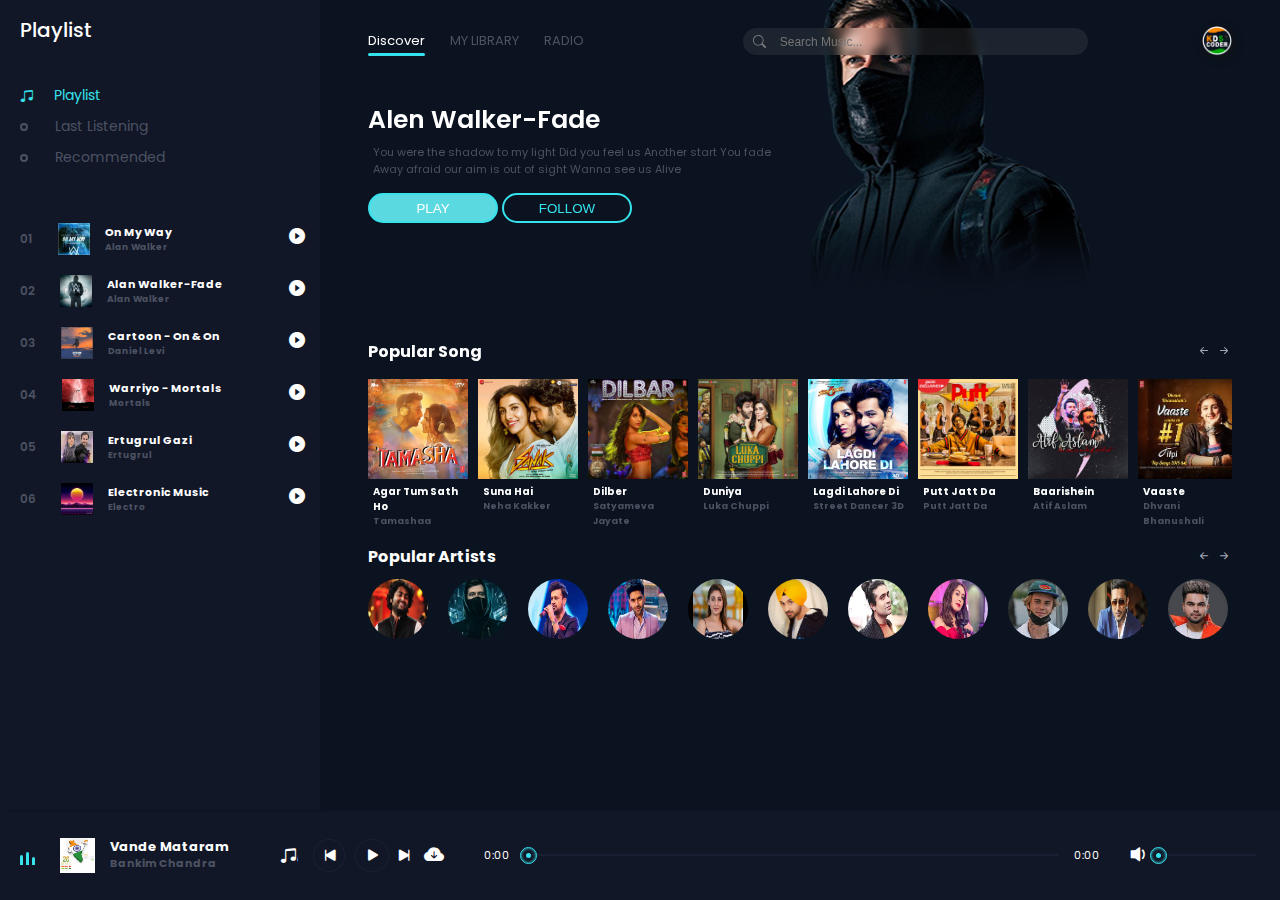
==== index.html @ 0de62eb0 "Save" ====
<!DOCTYPE html>
<html lang="en">

<head>
    <meta charset="UTF-8">
    <meta name="viewport" content="width=device-width, initial-scale=1.0">
    <link rel="stylesheet" href="https://cdn.jsdelivr.net/npm/bootstrap-icons@1.7.2/font/bootstrap-icons.css">
    <link rel="stylesheet" href="style.css">
    <link rel="stylesheet" href="media.css">
    <title>Music App</title>
</head>

<body>
    <header>
        <div class="menu_side">
            <h6 id="menu_list_active_buttons"><i class="bi bi-music-note-list"></i></h6>
            <h1>Playlist</h1>
            <div class="playlist">
                <h4 class="active"><span></span><i class="bi bi-music-note-beamed"></i> Playlist</h4>
                <h4><span></span><i class="bi bi-music-note-beamed"></i> Last Listening</h4>
                <h4><span></span><i class="bi bi-music-note-beamed"></i> Recommended</h4>
            </div>
            <div class="menu_song">
                <li class="songItem">
                    <span>01</span>
                    <img src="img/1.jpg" alt="Alan">
                    <h5>
                        On My Way
                        <div class="subtitle">Alan Walker</div>
                    </h5>
                    <i class="bi playListPlay bi-play-circle-fill" id="1"></i>
                </li>
                <li class="songItem">
                    <span>02</span>
                    <img src="img/1.jpg" alt="Alan">
                    <h5>
                        On My Way
                        <div class="subtitle">Alan Walker</div>
                    </h5>
                    <i class="bi playListPlay bi-play-circle-fill" id="2"></i>
                </li>
                <li class="songItem">
                    <span>03</span>
                    <img src="img/1.jpg" alt="Alan">
                    <h5>
                        On My Way
                        <div class="subtitle">Alan Walker</div>
                    </h5>
                    <i class="bi playListPlay bi-play-circle-fill" id="3"></i>
                </li>
                <li class="songItem">
                    <span>04</span>
                    <img src="img/1.jpg" alt="Alan">
                    <h5>
                        On My Way
                        <div class="subtitle">Alan Walker</div>
                    </h5>
                    <i class="bi playListPlay bi-play-circle-fill" id="4"></i>
                </li>
                <li class="songItem">
                    <span>05</span>
                    <img src="img/1.jpg" alt="Alan">
                    <h5>
                        On My Way
                        <div class="subtitle">Alan Walker</div>
                    </h5>
                    <i class="bi playListPlay bi-play-circle-fill" id="5"></i>
                </li>
                <li class="songItem">
                    <span>06</span>
                    <img src="img/1.jpg" alt="Alan">
                    <h5>
                        On My Way
                        <div class="subtitle">Alan Walker</div>
                    </h5>
                    <i class="bi playListPlay bi-play-circle-fill" id="6"></i>
                </li>
            </div>
        </div>


        <div class="song_side">
            <nav>
                <ul>
                    <li>Discover <span></span></li>
                    <li>MY LIBRARY</li>
                    <li>RADIO</li>
                </ul>
                <div class="search">
                    <div class="search_results"></div>
                    <i class="bi bi-search"></i>
                    <input type="text" placeholder="Search Music...">
                </div>
                <div class="user">
                    <img src="img/KDS CODER.png" alt="User" title="KDS CODER (Jahid Khan)">
                </div>
            </nav>
            <div class="content">
                <h1>Alen Walker-Fade</h1>
                <p>
                    You were the shadow to my light Did you feel us Another start You fade
                    <br>
                    Away afraid our aim is out of sight Wanna see us Alive
                </p>
                <div class="buttons">
                    <button>PLAY</button>
                    <button>FOLLOW</button>
                </div>
            </div>
            <div class="popular_song">
                <div class="h4">
                    <h4>Popular Song</h4>
                    <div class="btn_s">
                        <i id="left_scroll" class="bi bi-arrow-left-short"></i>
                        <i id="right_scroll" class="bi bi-arrow-right-short"></i>
                    </div>
                </div>
                <div class="pop_song">
                    <li class="songItem">
                        <div class="img_play">
                            <img src="img/1.jpg" alt="alan">
                            <i class="bi playListPlay bi-play-circle-fill" id="7"></i>
                        </div>
                        <h5>On My Way
                            <br>
                            <div class="subtitle">Alan Walker</div>
                        </h5>
                    </li>
                    <li class="songItem">
                        <div class="img_play">
                            <img src="img/1.jpg" alt="alan">
                            <i class="bi playListPlay bi-play-circle-fill" id="8"></i>
                            <!-- change All id  -->
                        </div>
                        <h5>On My Way
                            <br>
                            <div class="subtitle">Alan Walker</div>
                        </h5>
                    </li>
                    <li class="songItem">
                        <div class="img_play">
                            <img src="img/1.jpg" alt="alan">
                            <i class="bi playListPlay bi-play-circle-fill" id="9"></i>
                        </div>
                        <h5>On My Way
                            <br>
                            <div class="subtitle">Alan Walker</div>
                        </h5>
                    </li>
                    <li class="songItem">
                        <div class="img_play">
                            <img src="img/1.jpg" alt="alan">
                            <i class="bi playListPlay bi-play-circle-fill" id="10"></i>
                        </div>
                        <h5>On My Way
                            <br>
                            <div class="subtitle">Alan Walker</div>
                        </h5>
                    </li>
                    <li class="songItem">
                        <div class="img_play">
                            <img src="img/1.jpg" alt="alan">
                            <i class="bi playListPlay bi-play-circle-fill" id="11"></i>
                        </div>
                        <h5>On My Way
                            <br>
                            <div class="subtitle">Alan Walker</div>
                        </h5>
                    </li>
                    <li class="songItem">
                        <div class="img_play">
                            <img src="img/1.jpg" alt="alan">
                            <i class="bi playListPlay bi-play-circle-fill" id="12"></i>
                        </div>
                        <h5>On My Way
                            <br>
                            <div class="subtitle">Alan Walker</div>
                        </h5>
                    </li>
                    <li class="songItem">
                        <div class="img_play">
                            <img src="img/1.jpg" alt="alan">
                            <i class="bi playListPlay bi-play-circle-fill" id="13"></i>
                        </div>
                        <h5>On My Way
                            <br>
                            <div class="subtitle">Alan Walker</div>
                        </h5>
                    </li>
                    <li class="songItem">
                        <div class="img_play">
                            <img src="img/1.jpg" alt="alan">
                            <i class="bi playListPlay bi-play-circle-fill" id="14"></i>
                        </div>
                        <h5>On My Way
                            <br>
                            <div class="subtitle">Alan Walker</div>
                        </h5>
                    </li>
                    <li class="songItem">
                        <div class="img_play">
                            <img src="img/1.jpg" alt="alan">
                            <i class="bi playListPlay bi-play-circle-fill" id="15"></i>
                        </div>
                        <h5>On My Way
                            <br>
                            <div class="subtitle">Alan Walker</div>
                        </h5>
                    </li>
                </div>
            </div>
            <div class="popular_artists">
                <div class="h4">
                    <h4>Popular Artists</h4>
                    <div class="btn_s">
                        <i id="left_scrolls" class="bi bi-arrow-left-short"></i>
                        <i id="right_scrolls" class="bi bi-arrow-right-short"></i>
                    </div>
                </div>
                <div class="item">
                    <li>
                        <img src="img/arjit.jpg" alt="Arjit Singh" title="Arjit Singh">
                    </li>
                    <li>
                        <img src="img/alan.jpg" alt="Alan Walker" title="Alan Walker">
                    </li>
                    <li>
                        <img src="img/atif.jpg" alt="Atif Aslam" title="Atif Aslam">
                    </li>
                    <li>
                        <img src="img/guru.jpg" alt="Guru RAndawa" title="Guru Randawa">
                    </li>
                    <li>
                        <img src="img/dhvani.jpg" alt="Dhvani" title="Dhvani">
                    </li>
                    <li>
                        <img src="img/Diljit_Dosanjh.jpg" alt="Diljit Dosanjh" title="Diljit Dosanjh">
                    </li>
                    <li>
                        <img src="img/jubin Nautiyal.jpg" alt="Jubin Nautiyal" title="Jubin Nautiyal">
                    </li>
                    <li>
                        <img src="img/neha.jpg" alt="Neha Kakker" title="Neha Kakker">
                    </li>
                    <li>
                        <img src="img/justin-bieber-lede.jpg" alt="Justin Bieber" title="Justin Bieber">
                    </li>
                    <li>
                        <img src="img/honey.jpg" alt="Honey Singh" title="Honey Singh">
                    </li>
                    <li>
                        <img src="img/akhil.jpg" alt="Akhil" title="Akhil">
                    </li>
                    <!-- change all img  -->
                </div>
            </div>
        </div>


        <div class="master_play">
            <div class="wave">
                <div class="wave1"></div>
                <div class="wave1"></div>
                <div class="wave1"></div>
            </div>
            <img src="img/26th.jpg" alt="Alan" id="poster_master_play">
            <h5 id="title">Vande Mataram<br>
                <div class="subtitle">Bankim Chandra</div>
            </h5>
            <div class="icon">
                <!-- <i class="bi bi-skip-start-fill" id="back"></i>
            <i class="bi bi-play-fill" id="masterPlay"></i>
            <i class="bi bi-skip-end-fill" id="next"></i> -->
                <i class="bi shuffle bi-music-note-beamed">next</i>
                <i class="bi bi-skip-start-fill" id="back"></i>
                <i class="bi bi-play-fill" id="masterPlay"></i>
                <i class="bi bi-skip-end-fill" id="next" accesskey="n"></i>
                <a href="#" download id="download_music"><i class="bi bi-cloud-arrow-down-fill"></i></a>
            </div>
            <span id="currentStart">0:00</span>
            <div class="bar">
                <input type="range" id="seek" min="0" value="0" max="100">
                <div class="bar2" id="bar2"></div>
                <div class="dot"></div>
            </div>
            <span id="currentEnd">0:00</span>

            <div class="vol">
                <i class="bi bi-volume-down-fill" id="vol_icon"></i>
                <input type="range" id="vol" min="0" value="30" max="100">
                <div class="vol_bar"></div>
                <div class="dot" id="vol_dot"></div>
            </div>
        </div>
    </header>
    <script src="app.js"></script>
    <script>
        let menu_list_active_button = document.getElementById('menu_list_active_button');
        let menu_side = document.getElementsByClassName('menu_side')[0];

        menu_list_active_buttons.addEventListener('click', () => {
            menu_side.style.transform = "unset";
            menu_list_active_button.style.opacity = 0;
        })

        let song_side = document.getElementsByClassName('menu_list_active_button')[0];

        song_side.addEventListener('click', () => {
            menu_side.style.transform = "translateX(-100%)";
            menu_list_active_button.style.opacity = 1;
            menu_side.style.transform = "set";
        })
    </script>
</body>

</html>
---- style.css ----
/* Google Font 'Poppins'  */
@import url('https://fonts.googleapis.com/css2?family=Poppins:wght@100;200;300;400;500;600;700;800;900&display=swap');
* {
    padding: 0%;
    margin: 0%;
    box-sizing: border-box;
}

body {
    width: 100%;
    height: 100vh;
    background-color: #131312;
    font-family: 'Poppins' , sans-serif;
    display: flex;
    align-items: center;
    justify-content: center;
}

header {
    width: 100%;
    height: 100%;
    /* border: 1px solid #fff; */
    display: flex;
    flex-wrap: wrap;
    overflow: hidden;
}

header .menu_side, .song_side {
    position: relative;
    width: 25%;
    height: 90%;
    /* border: 1px solid #fff; */
    background-color: #111727;
    box-shadow: 5px 0px 2px #090f1f;
    color: #fff;
}

header .song_side {
    width: 75%;
    background: #0b1320;
}

header .master_play {
    width: 100%;
    height: 10%;
    background: #111727;
    box-shadow: 0px 3px 8px #090f1f;
}

header .menu_side h1 {
    font-size: 20px;
    margin: 15px 0px 0px 20px;
    font-weight: 500;
}

header .menu_side .playlist {
    margin:  40px 0px 0px 20px;
}

header .menu_side .playlist h4 {
    font-size: 14px;
    font-weight: 400;
    padding-bottom: 10px;
    color: #4c5262;
    cursor: pointer;
    display: flex;
    align-items: center;
    transition: .3s linear;
}
header .menu_side h6 {
    display: none;
}
header .menu_side .playlist h4:hover {
    color: #fff;
}
header .menu_side .playlist h4 span{
    position: relative;
    margin-right: 35px;
}
header .menu_side .playlist h4 span::before{
    content: '';
    position: absolute;
    width: 4px;
    height: 4px;
    border: 2px solid #4c5262;
    border-radius: 50%;
    top: -4px;
    transition: .3s linear;
}
header .menu_side .playlist h4:hover span::before{
    border: 2px solid #fff;
}
header .menu_side .playlist h4 .bi{
    display: none;
}
header .menu_side .playlist .active{
    color: #36e2ec;
}
header .menu_side .playlist .active span{
    display: none;
}
header .menu_side .playlist .active .bi{
    display: flex;
    margin-right: 20px;
}
header .menu_side .menu_song {
    width: 100%;
    height: 300px;
    /* border: 1px solid #fff; */
    margin-top: 40px;
}
header .menu_side .menu_song li{
    position: relative;
    list-style-type: none;
    padding: 5px 0px 5px 20px;
    display: flex;
    align-items: center;
    margin-bottom: 10px;
    cursor: pointer;
    transition: .3s linear;
}
header .menu_side .menu_song li:hover{
    background: rgb(105, 105, 170,.1);
}
header .menu_side .menu_song li span{
    font-size: 12px;
    font-weight: 600;
    color: #4c5262;
}
header .menu_side .menu_song li img{
    width: 32px;
    height: 32px;
    margin-left: 25px;
}
header .menu_side .menu_song li h5{
    font-size: 11px;
    margin-left: 15px;
}
header .menu_side .menu_song li h5 .subtitle{
    font-size: 9px;
    color: #4c5262;
}
header .menu_side .menu_song li .bi{
    position: absolute;
    right: 15px;
    top: 6px;
    font-size: 16px;
}

header .master_play {
    display: flex;
    align-items: center;
    padding: 0px 20px;
}
header .master_play .wave{
    width: 30px;
    height: 30px;
    /* border: 1px solid #fff; */
    padding-bottom: 5px;
    display: flex;
    align-items: flex-end;
    margin-right: 10px;
}
header .master_play .wave .wave1{
    width: 3px;
    height: 10px;
    margin-right: 3px ;
    border-radius: 10px 10px 0px 0px ;
    background: #36e2ec;
    animation: unset;
}
header .master_play .wave .wave1:nth-child(2){
    height: 13px;
    /* animation-delay: .4s; */
}
header .master_play .wave .wave1:nth-child(3){
    height: 8px;
    /* animation-delay: .8s; */
}
/* javascript class wave  */
header .master_play .active2 .wave1{
    animation: wave .5s linear infinite;
}
header .master_play .active2 .wave1:nth-child(2){
    animation-delay: .4s;
}
header .master_play .active2 .wave1:nth-child(3){
    animation-delay: .8s;
}

@keyframes wave {
    0%{
        height: 10px;
    }
    50%{
        height: 15px;
    }
    100%{
        height: 10px;
    }
}


header .master_play img {
    width: 35px;
    height: 35px;
}
header .master_play h5 {
    width: 130px;
    font-size: 13px;
    margin-left: 15px;
    color: #fff;
    line-height: 17px;
}
header .master_play h5 .subtitle{
   font-size: 11px;
   color: #4c5262;
}
header .master_play .icon{
   font-size: 20px;
   color: #fff;
   margin: 0px 20px 0px 40px;
   outline: none;
}
header .master_play .icon .bi{
 cursor: pointer;
 outline: none;
}
header .master_play .icon .bi:nth-child(2){
border: 1px solid rgb(105, 105, 170,.1);
border-radius: 50%;
padding: 1px 4px 0px 6px;
margin: 0px 5px;
transition: .3s linear;
}

header .master_play span {
    color: #fff;
    width: 32px;
    font-size: 11px;
    font-weight: 400;
}
header .master_play #currentStart{
    margin: 0px 0px 0px 20px;
}

header .master_play .bar {
    position: relative;
    width: 43%;
    height: 2px;
    background: rgb(105, 105, 170,.1);
    margin: 0px 15px 0px 10px;
}
header .master_play .bar .bar2{
   position: absolute;
   background: #36e2ec;
   width: 0%;
   height: 100%;
   top: 0;
   transition: 1s linear;
}
header .master_play .bar .dot{
   position: absolute;
   width: 5px;
   height: 5px;
   background: #36e2ec;
   border-radius: 50%;
   left: 0%;
   top: -1px;
   transition: 1s linear;
}
header .master_play .bar .dot::before{
    content: '';
   position: absolute;
   width: 15px;
   height: 15px;
   border:1px solid #36e2ec;
   border-radius: 50%;
   left: -6px;
   top: -6px;
  box-shadow: inset 0px 0px 3px #36e2ec;
}
header .master_play .bar input{
   position: absolute;
   width: 100%;
   top: -6px;
   left: 0;
   cursor: pointer;
   z-index: 99999999;
   transition: 3s linear;
   opacity: 0;
}
header .master_play .vol{
  position: relative;
  width: 100px;
  height: 2px;
  margin-left: 50px;
 background: rgb(105, 105, 170,.1); 
}
header .master_play .vol .bi{
position: absolute;
color: #fff;
font-size: 25px;
top: -17px;
left: -30px;
}
header .master_play .vol input{
    position: absolute;
    width: 100%;
    top: -10px;
    left: 0;
    cursor: pointer;
    z-index: 99999999;
    transition: 3s linear;
    opacity: 0;
 }

 header .master_play .vol .vol_bar{
    position: absolute;
    background: #36e2ec;
    width: 0%;
    height: 100%;
    top: 0;
    transition: 1s linear;
 }
 header .master_play .vol .dot{
    position: absolute;
    width: 5px;
    height: 5px;
    background: #36e2ec;
    border-radius: 50%;
    left: 0%;
    top: -1px;
    transition: 1s linear;
 }
 header .master_play .vol .dot::before{
     content: '';
    position: absolute;
    width: 15px;
    height: 15px;
    border:1px solid #36e2ec;
    border-radius: 50%;
    left: -6px;
    top: -6px;
   box-shadow: inset 0px 0px 3px #36e2ec;
 }

 header .song_side {
     z-index: 2;
 }
 header .song_side::before{
     content: '';
     position: absolute;
     width: 100%;
     height: 300px;
     background: url('bg.png');
     z-index: -1;
 }
 header .song_side nav{
    width: 90%;
    height: 10%;
    margin: auto;
    /* border: 1px solid #fff; */
    display: flex;
    align-items: center;
    justify-content: space-between;
 }
 header .song_side nav ul{
    display: flex;
 }
 header .song_side nav ul li{
    position: relative;
    list-style-type: none;
    font-size: 13px;
    color: #4c5262;
    margin-right: 25px;
    cursor: pointer;
    transition: .3s linear;
 }
 header .song_side nav ul li:hover{
   color: #fff;
 }
 header .song_side nav ul li:nth-child(1){
   color: #fff;
 }
 header .song_side nav ul li span{
   position: absolute;
   width: 100%;
   height: 2.5px;
   background: #36e2ec;
   bottom: -5px;
   left: 0;
   border-radius: 20px;
 }
 header .song_side nav .search{
   position: relative;
   width: 40%;
   padding: 1px 10px;
   border-radius: 20px;
   color: gray;
 }
 header .song_side nav .search::before{
     content: '';
   position: absolute;
   width: 100%;
   height: 100%;
   border-radius: 20px;
   background: rgb(184, 184, 184,.1);
   backdrop-filter: blur(5px);
   z-index: -1;
 }
 header .song_side nav .search .bi{
    font-size: 13px;
    padding: 3px 0px 0px 10px;
 }
 header .song_side nav .search input{
    background: none;
    outline: none;
    border: none;
    padding: 0px 10px;
    color: #fff;
    font-size: 12px;
 }
 header .song_side nav .user{
    position: relative;
    width: 30px;
    height: 30px;
    border-radius: 50%;
    cursor: pointer;
 }
 header .song_side nav .user img{
    position: absolute;
    width: 30px;
    height: 30px;
    border-radius: 50%;
    box-shadow: 2px 2px 8px #131312;
 }

 header .song_side .content {
     width:90%;
     height: 30%;
     margin: auto;
     /* border: 1px solid #fff; */
     padding-top: 20px;
 }
 
 header .song_side .content h1{
    font-size: 25px;
    font-weight: 600;
 }
 header .song_side .content p{
    font-size: 11px;
    font-weight: 400;
    color: #4c5262;
    margin: 5px;
 }
 header .song_side .content .buttons{
    margin-top: 15px;
 }
 header .song_side .content .buttons button{
    width: 130px;
    height: 30px;
    border: 2px solid #36e2ec;
    outline: none;
    border-radius: 20px;
    background: #5adae0;
    color: #fff;
    cursor: pointer;
    transition: .3s linear;
 }
 header .song_side .content .buttons button:hover{
    border: 2px solid #36e2ec;
    background: none;
    color: #36e2ec;
 }
 header .song_side .content .buttons button:nth-child(2){
    border: 2px solid #36e2ec;
    background: none;
    color: #36e2ec;
 }
 header .song_side .content .buttons button:nth-child(2):hover{
    border: 2px solid #36e2ec;
    background: #36e2ec;
    color: #fff;
 }

 header .song_side .popular_song {
     width: 90%;
     height: auto;
     /* border: 1px solid #fff; */
     margin: auto;
     margin-top: 15px;
 }
 header .song_side .popular_song .h4{
    display: flex;
    align-items: center;
    justify-content: space-between;
 }
 header .song_side .popular_song .h4 .bi{
    color: #a4a8b4;
    cursor: pointer;
    transition: .3s linear;
 }
 header .song_side .popular_song .h4 .bi:hover{
    color: #fff;
 }

 header .song_side .popular_song .pop_song {
     width: 100%;
     height: 150px;
     margin-top: 15px;
     display: flex;
     overflow-x: auto;
     scroll-behavior: smooth;
 }
 header .song_side .popular_song .pop_song::-webkit-scrollbar{
     display: none;
 }
 header .song_side .popular_song .pop_song li{
     min-width: 100px;
     height: 140px;
     list-style-type: none;
     margin-right: 10px;
     transition: .3s linear;
 }
 header .song_side .popular_song .pop_song li:hover{
     background: rgb(105, 105, 170,.1);
 }
 header .song_side .popular_song .pop_song li .img_play{
    position: relative;
    width: 100px;
    height: 100px;
    display: flex;
    align-items: center;
    justify-content: center;
 }
 header .song_side .popular_song .pop_song li .img_play img{
   width: 100%;
   height: 100%;
 }
 header .song_side .popular_song .pop_song li .img_play .bi{
   position: absolute;
   font-size: 20px;
   cursor: pointer;
   transition: .3s linear;
   opacity: 0;
 }
 header .song_side .popular_song .pop_song li .img_play:hover .bi{
   opacity: 1;
 }
 header .song_side .popular_song .pop_song li h5{
   padding: 5px 0px 0px 5px;
   line-height: 15px;
   font-size: 10px;
 }
 header .song_side .popular_song .pop_song li h5 .subtitle{
   font-size: 9px;
   color: #4c5262;
 }

 header .song_side .popular_artists {
    width: 90%;
    height: auto;
    /* border: 1px solid #fff; */
    margin: auto;
    margin-top: 15px;
}
header .song_side .popular_artists .h4{
   display: flex;
   align-items: center;
   justify-content: space-between;
}
header .song_side .popular_artists .h4 .bi{
   color: #a4a8b4;
   cursor: pointer;
   transition: .3s linear;
}
header .song_side .popular_artists .h4 .bi:hover{
   color: #fff;
}
header .song_side .popular_artists .item{
  width: 100%;
  height: auto;
  margin-top: 10px;
  display: flex;
  overflow-x: auto;
  scroll-behavior: smooth;
}
header .song_side .popular_artists .item::-webkit-scrollbar{
  display: none;
}
header .song_side .popular_artists .item li{
 list-style-type: none;
 position: relative;
 min-width: 60px;
 height: 60px;
 /* background-color: #fff; */
 border-radius: 50%;
 margin-right: 20px;
 cursor: pointer;
}
header .song_side .popular_artists .item li img{
 width: 100%;
 height: 100%;
 border-radius: 50%;
 position: absolute;
}


/* add shuffle and download  */

/* Step 2  */
/* Next Step In Javascript File  */

header .master_play .icon {
    font-size: 20px;
    color: #fff;
    margin: 0px 20px 0px 40px;
    outline: none;
    display: flex;
    align-items: center;
}
header .master_play .icon .shuffle {
    font-size: 17px;
    margin-right: 10px;
    display: flex;
    align-items: center;
    width: 18px;
    /* border: 1px solid #fff; */
    overflow: hidden;
}
header .master_play .icon #download_music {
    color: #fff;
}
header .master_play .icon #download_music .bi {
   font-size: 20px;
   margin-left: 10px;
}


/* Step 4 */
/* Next Step In Javascript File  */

header .master_play .icon .bi:nth-child(3) {
    border: 1px solid rgb(105,105,170,.1);
    border-radius: 50%;
    padding: 1px 5px 0px 7px;
    margin: 0px 5px;
    transition: .3s linear;
}

/* Step 2  */
/* Next Step In Javascript File  */

header .master_play .icon {
    font-size: 20px;
    color: #fff;
    margin: 0px 20px 0px 40px;
    outline: none;
    display: flex;
    align-items: center;
}
header .master_play .icon .shuffle {
    font-size: 17px;
    margin-right: 10px;
    display: flex;
    align-items: center;
    width: 18px;
    /* border: 1px solid #fff; */
    overflow: hidden;
}
header .master_play .icon #download_music {
    color: #fff;
}
header .master_play .icon #download_music .bi {
   font-size: 20px;
   margin-left: 10px;
}


/* Step 4 */
/* Next Step In Javascript File  */

header .master_play .icon .bi:nth-child(3) {
    border: 1px solid rgb(105,105,170,.1);
    border-radius: 50%;
    padding: 1px 5px 0px 7px;
    margin: 0px 5px;
    transition: .3s linear;
}




/* search  */
/* Step 2  */
/* Next Step In Javascript File  */

header .song_side nav .search .search_results {
    position: absolute;
    width: 100%;
    height: 200px;
    /* border: 1px solid #fff; */
    margin-top: 10px;
    border-radius: 10px;
    display: flex;
    align-items: flex-start;
    justify-content: flex-start;
    flex-direction: column;
    overflow: auto;
}

header .song_side nav .search .search_results::-webkit-scrollbar {
    display: none;
}

header .song_side nav .search .search_results .card {
    width: 100%;
    min-height: 45px;
    /* border: 1px solid #fff; */
    display: flex;
    align-items: center;
    padding: 0px 5px;
    background: rgb(184, 184, 184, .1);
    display: none;
    margin-bottom: 5px;
    text-decoration: none;
}

header .song_side nav .search .search_results .card img {
    width: 35px;
    height: 35px;
    border-radius: 5px;
}

header .song_side nav .search .search_results .card .content {
    width: 80%;
    height: 100%;
    /* border: 1px solid #fff; */
    padding: 0;
    font-size: 13px;
    font-weight: 600;
    color: #fff;
    display: flex;
    align-items: flex-start;
    justify-content: center;
    flex-direction: column;
}

header .song_side nav .search .search_results .card .content .subtitle {
    font-size: 11px;
    color: #a4a8b4;
    font-weight: 500;
}
---- media.css ----
@media screen and (max-width: 1200px) {
    header {
        width: 100%;
        transition: .5s linear;
    }
    header .menu_side, .song_side {
        width: 30%;
    }
    header .song_side{
        width: 70%;
    }
    header .song_side .content {
        height: 18%;
    }
    header .menu_side h6 {
       display: none;
    }
    header .song_side .popular_song {
        width: 90%;
        height: auto;
        /* border: 1px solid #fff; */
        margin: auto;
        margin-top: 50px;
    }
    header .master_play h5 {
        width: 160px;
        font-size: 12px;
        margin-left: 15px;
        color: #fff;
        /* line-height: 17px; */
        flex-wrap: wrap;

    }
    header .master_play h5 .subtitle {
        font-size: 11px;
        color: #4c5262;
    }

  
}

@media screen and (max-width: 930px) {
    header .menu_side {
        z-index: 999;
        width: 40%;
        position: absolute;
        transition: 1s linear;
        transform: translateX(-100%);

    }
    header .master_play h5 {
        width: 190px;
        font-size: 8px;
        margin-left: 15px;
        color: #fff;
        /* line-height: 17px; */
        flex-wrap: wrap;

    }
    header .master_play h5 .subtitle {
        font-size: 10px;
        color: #4c5262;
    }
  
        
    
    header .song_side {
        width: 100%;
    }
    header .master_play {
        position: absolute;
        bottom: 0;
    } 

    header .menu_side h6 {
        position: absolute;
        right: -40px;
        bottom: 10px;
        width: 40px;
        height: 40px;
        background: #111727;
        border-radius: 0px 10px 10px 0px;
        display: flex;
        align-items: center;
        justify-content: center;
        font-size: 18px;
        cursor: pointer;
        transition: 1s linear;
    }

}

@media screen and (max-width: 680px) {

    header{
        width: 100%;
        height: 100vh;
    }
    header .song_side nav ul li {
        /* font-style: italic; */
        font-size: 11px;
        margin-right: 10px;
    }
    header .song_side nav .search {
        width: auto;
        
    }
    header .menu_side{
        width: 60%;
    }
    header .master_play{
       
        z-index: 99999999999999999999999999999999;
    }
    header .master_play .icon {
        position: absolute;
        top: -46px;
        right: 30%;
    }
    /* header .master_play .icon ::before {
        position: absolute;
       content: "";
       width: 200px;
       height: 180px;
       background: #111727;
       z-index: -1;
       border-radius: 50% 50% 0% 0%;
       left: -20px;
       box-shadow: 0px -11px 20px -17px #000;
    } */
    /* header .master_play .wave {
        position: absolute;
        top: -90px;
        width: 40px;
        height: 40px;
        right: 40%;
    }
    header .master_play .wave .wave1{
        width: 8px;
    } */
      header .master_play h5 {
        width: 190px;
        font-size: 8px;
        margin-left: 15px;
        color: #fff;
        /* line-height: 17px; */
        flex-wrap: wrap;

    }
    header .master_play h5 .subtitle {
        font-size: 8px;
        color: #4c5262;
    }
    /* added  */
    @media screen and (max-width: 680px) {
        header .master_play .icon {
            position: absolute;
            top: -46px;
            right: 30%;
            background: transparent;
            color: white;
            font-size: 1.7rem;
            margin-top: 7px;
            margin-bottom: 5px;
        }
    }

}
@media screen and (max-width:470px) {
    header .song_side nav .search {
        display: flex;
        width: 150px;
        width: 150px;
        margin-right: 5px;
    }
    header .master_play .wave {
        right: 44%;
    }
    header .menu_side {
        width: 70%;

    }

    header .song_side .popular_song {
        margin-top: 40px;
    }
    header .master_play h5 {
        width: 160px;
        font-size: 12px;
        margin-left: 15px;
        color: #fff;
        /* line-height: 17px; */
        flex-wrap: wrap;

    }
}

@media screen and (max-width:412px) {

    header .song_side nav ul li {
        font-size: 10px;
        margin-right: 7px;
    }
    header .song_side nav .search {
        width: 140px;
    }
    header .song_side .popular_song{
        margin-top: 60px;
    }
    header .master_play .wave {
        right: 45%;
    }
    header .menu_side {
        width: 80%;
    }
    header .master_play h5 {
        width: 160px;
        font-size: 12px;
        margin-left: 15px;
        color: #fff;
        /* line-height: 17px; */
        flex-wrap: wrap;

    }

}
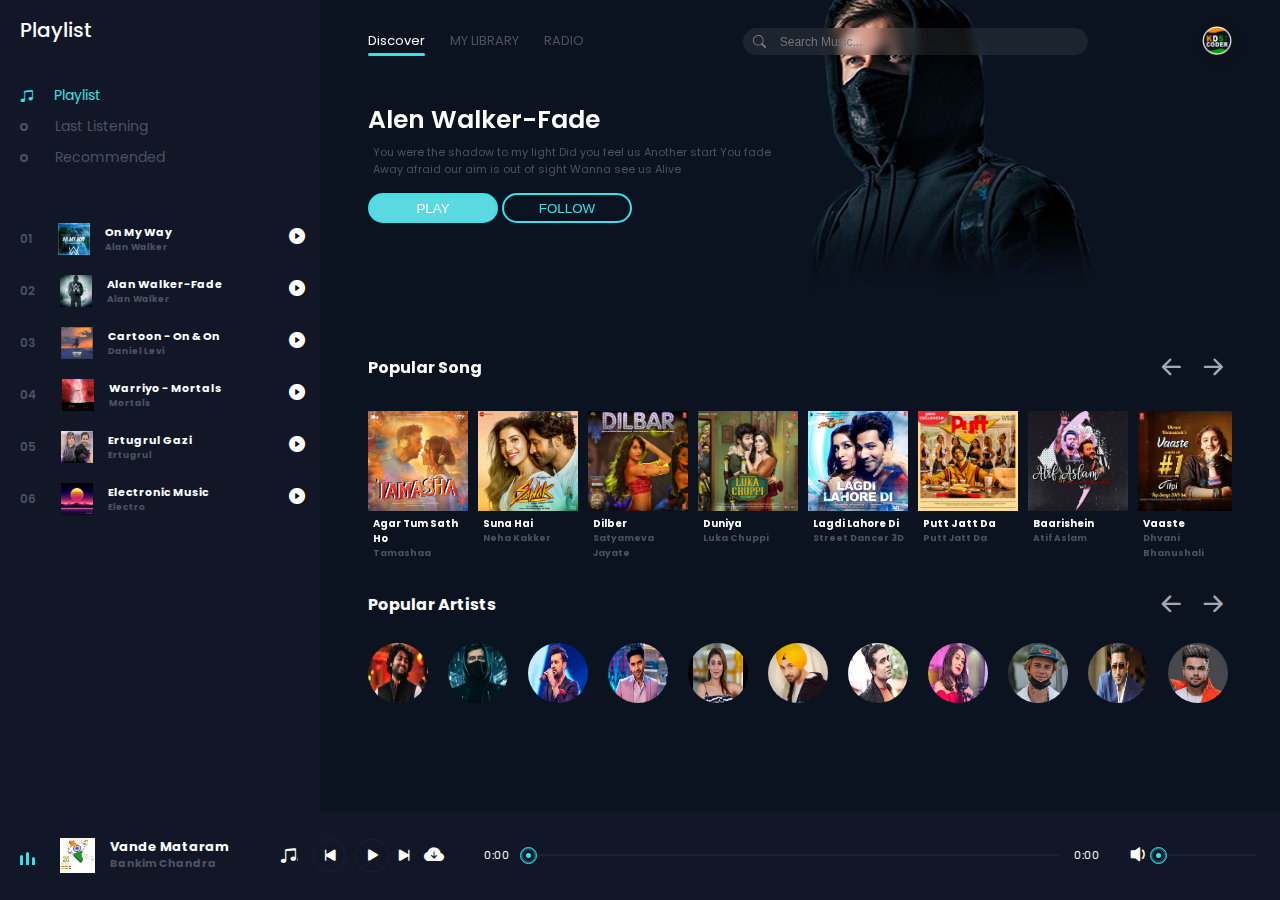
==== commit 5206422f: "msg1" ====
--- a/index.html
+++ b/index.html
@@ -111,8 +111,8 @@
                 <div class="h4">
                     <h4>Popular Song</h4>
                     <div class="btn_s">
-                        <i id="left_scroll" class="bi bi-arrow-left-short"></i>
-                        <i id="right_scroll" class="bi bi-arrow-right-short"></i>
+                        <i id="left_scroll" class="bi bi-arrow-left-short" style="font-size: 2.4rem;"></i>
+                        <i id="right_scroll" class="bi bi-arrow-right-short" style="font-size: 2.4rem;"></i>
                     </div>
                 </div>
                 <div class="pop_song">
@@ -213,8 +213,8 @@
                 <div class="h4">
                     <h4>Popular Artists</h4>
                     <div class="btn_s">
-                        <i id="left_scrolls" class="bi bi-arrow-left-short"></i>
-                        <i id="right_scrolls" class="bi bi-arrow-right-short"></i>
+                        <i id="left_scrolls" class="bi bi-arrow-left-short" style="font-size: 2.4rem;"></i>
+                        <i id="right_scrolls" class="bi bi-arrow-right-short" style="font-size: 2.4rem;"></i>
                     </div>
                 </div>
                 <div class="item">
--- a/media.css
+++ b/media.css
@@ -55,11 +55,13 @@
         color: #fff;
         /* line-height: 17px; */
         flex-wrap: wrap;
+        display: none;
 
     }
     header .master_play h5 .subtitle {
         font-size: 10px;
         color: #4c5262;
+        display: none;
     }
   
         
@@ -115,7 +117,7 @@
     header .master_play .icon {
         position: absolute;
         top: -46px;
-        right: 30%;
+        right: 20%;
     }
     /* header .master_play .icon ::before {
         position: absolute;
@@ -145,18 +147,20 @@
         color: #fff;
         /* line-height: 17px; */
         flex-wrap: wrap;
+        display: none;
 
     }
     header .master_play h5 .subtitle {
         font-size: 8px;
         color: #4c5262;
+        display: none;
     }
     /* added  */
     @media screen and (max-width: 680px) {
         header .master_play .icon {
             position: absolute;
             top: -46px;
-            right: 30%;
+            right: 20%;
             background: transparent;
             color: white;
             font-size: 1.7rem;
@@ -191,6 +195,7 @@
         color: #fff;
         /* line-height: 17px; */
         flex-wrap: wrap;
+        display: none;
 
     }
 }
@@ -219,6 +224,7 @@
         margin-left: 15px;
         color: #fff;
         /* line-height: 17px; */
+        display: none;
         flex-wrap: wrap;
 
     }
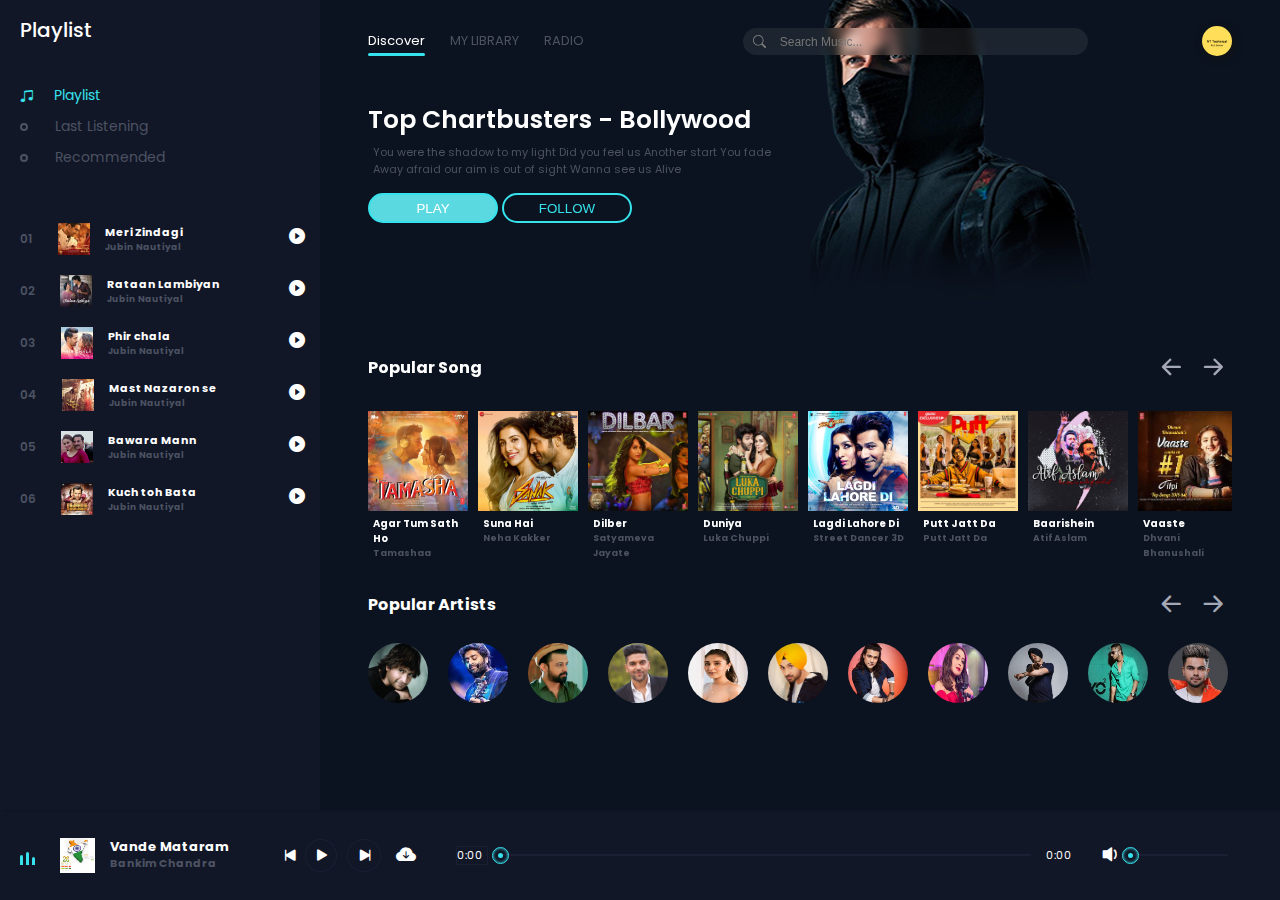
==== commit ccb330b7: "commit message" ====
--- a/index.html
+++ b/index.html
@@ -96,7 +96,7 @@
                 </div>
             </nav>
             <div class="content">
-                <h1>Alen Walker-Fade</h1>
+                <h1>Top Chartbusters - Bollywood</h1>
                 <p>
                     You were the shadow to my light Did you feel us Another start You fade
                     <br>
@@ -218,14 +218,15 @@
                     </div>
                 </div>
                 <div class="item">
+
+                    <li>
+                        <a href="kk.html"> <img src="img/kk.jpeg" alt="Alan Walker" title="KK"></a>
+                    </li>
                     <li>
                         <img src="img/arjit.jpg" alt="Arjit Singh" title="Arjit Singh">
                     </li>
                     <li>
-                        <img src="img/alan.jpg" alt="Alan Walker" title="Alan Walker">
-                    </li>
-                    <li>
-                        <img src="img/atif.jpg" alt="Atif Aslam" title="Atif Aslam">
+                        <img src="img/atif.jpeg" alt="Atif Aslam" title="Atif Aslam">
                     </li>
                     <li>
                         <img src="img/guru.jpg" alt="Guru RAndawa" title="Guru Randawa">
@@ -237,13 +238,13 @@
                         <img src="img/Diljit_Dosanjh.jpg" alt="Diljit Dosanjh" title="Diljit Dosanjh">
                     </li>
                     <li>
-                        <img src="img/jubin Nautiyal.jpg" alt="Jubin Nautiyal" title="Jubin Nautiyal">
+                        <img src="img/jubin.jpeg" alt="Jubin Nautiyal" title="Jubin Nautiyal">
                     </li>
                     <li>
                         <img src="img/neha.jpg" alt="Neha Kakker" title="Neha Kakker">
                     </li>
                     <li>
-                        <img src="img/justin-bieber-lede.jpg" alt="Justin Bieber" title="Justin Bieber">
+                        <img src="img/sidhu.jpg" alt="Justin Bieber" title="Sidhu Moosewala">
                     </li>
                     <li>
                         <img src="img/honey.jpg" alt="Honey Singh" title="Honey Singh">
@@ -271,7 +272,7 @@
                 <!-- <i class="bi bi-skip-start-fill" id="back"></i>
             <i class="bi bi-play-fill" id="masterPlay"></i>
             <i class="bi bi-skip-end-fill" id="next"></i> -->
-                <i class="bi shuffle bi-music-note-beamed">next</i>
+                <!-- <i class="bi shuffle bi-music-note-beamed">next</i> -->
                 <i class="bi bi-skip-start-fill" id="back"></i>
                 <i class="bi bi-play-fill" id="masterPlay"></i>
                 <i class="bi bi-skip-end-fill" id="next" accesskey="n"></i>
--- a/style.css
+++ b/style.css
@@ -44,7 +44,7 @@
     width: 100%;
     height: 10%;
     background: #111727;
-    box-shadow: 0px 3px 8px #090f1f;
+    box-shadow: 0px 1px 6px #090f1f;
 }
 
 header .menu_side h1 {
@@ -225,6 +225,8 @@
 header .master_play .icon .bi{
  cursor: pointer;
  outline: none;
+ /* border: 1px solid rgb(105, 105, 170,.1); */
+
 }
 header .master_play .icon .bi:nth-child(2){
 border: 1px solid rgb(105, 105, 170,.1);
@@ -242,6 +244,8 @@
 }
 header .master_play #currentStart{
     margin: 0px 0px 0px 20px;
+    border: 1px solid rgb(105, 105, 170,.1);
+
 }
 
 header .master_play .bar {
@@ -279,6 +283,7 @@
    left: -6px;
    top: -6px;
   box-shadow: inset 0px 0px 3px #36e2ec;
+  
 }
 header .master_play .bar input{
    position: absolute;
@@ -701,7 +706,7 @@
     width: 100%;
     height: 200px;
     /* border: 1px solid #fff; */
-    margin-top: 10px;
+    margin-top: 11px;
     border-radius: 10px;
     display: flex;
     align-items: flex-start;
@@ -721,10 +726,11 @@
     display: flex;
     align-items: center;
     padding: 0px 5px;
-    background: rgb(184, 184, 184, .1);
+    background: rgb(184, 184, 184, 0.3);
     display: none;
     margin-bottom: 5px;
     text-decoration: none;
+    flex-wrap: wrap;
 }
 
 header .song_side nav .search .search_results .card img {
@@ -745,10 +751,12 @@
     align-items: flex-start;
     justify-content: center;
     flex-direction: column;
+    flex-wrap: wrap;
 }
 
 header .song_side nav .search .search_results .card .content .subtitle {
     font-size: 11px;
     color: #a4a8b4;
     font-weight: 500;
+    flex-wrap: wrap;
 }--- a/media.css
+++ b/media.css
@@ -34,6 +34,13 @@
     header .master_play h5 .subtitle {
         font-size: 11px;
         color: #4c5262;
+    }
+    header .song_side .popular_artists {
+        width: 90%;
+        height: auto;
+        /* border: 1px solid #fff; */
+        margin: auto;
+        margin-top: -14px;
     }
 
   
@@ -89,6 +96,13 @@
         cursor: pointer;
         transition: 1s linear;
     }
+    header .song_side .popular_artists {
+        width: 90%;
+        height: auto;
+        /* border: 1px solid #fff; */
+        margin: auto;
+        margin-top: -14px;
+    }
 
 }
 
@@ -160,7 +174,7 @@
         header .master_play .icon {
             position: absolute;
             top: -46px;
-            right: 20%;
+            right: 17%;
             background: transparent;
             color: white;
             font-size: 1.7rem;
@@ -168,6 +182,13 @@
             margin-bottom: 5px;
         }
     }
+    header .song_side .popular_artists {
+        width: 90%;
+        height: auto;
+        /* border: 1px solid #fff; */
+        margin: auto;
+        margin-top: -14px;
+    }
 
 }
 @media screen and (max-width:470px) {
@@ -186,7 +207,7 @@
     }
 
     header .song_side .popular_song {
-        margin-top: 40px;
+        margin-top: 20px;
     }
     header .master_play h5 {
         width: 160px;
@@ -197,6 +218,13 @@
         flex-wrap: wrap;
         display: none;
 
+    }
+    header .song_side .popular_artists {
+        width: 90%;
+        height: auto;
+        /* border: 1px solid #fff; */
+        margin: auto;
+        margin-top: -14px;
     }
 }
 
@@ -228,5 +256,12 @@
         flex-wrap: wrap;
 
     }
+    header .song_side .popular_artists {
+        width: 90%;
+        height: auto;
+        /* border: 1px solid #fff; */
+        margin: auto;
+        margin-top: -14px;
+    }
 
 }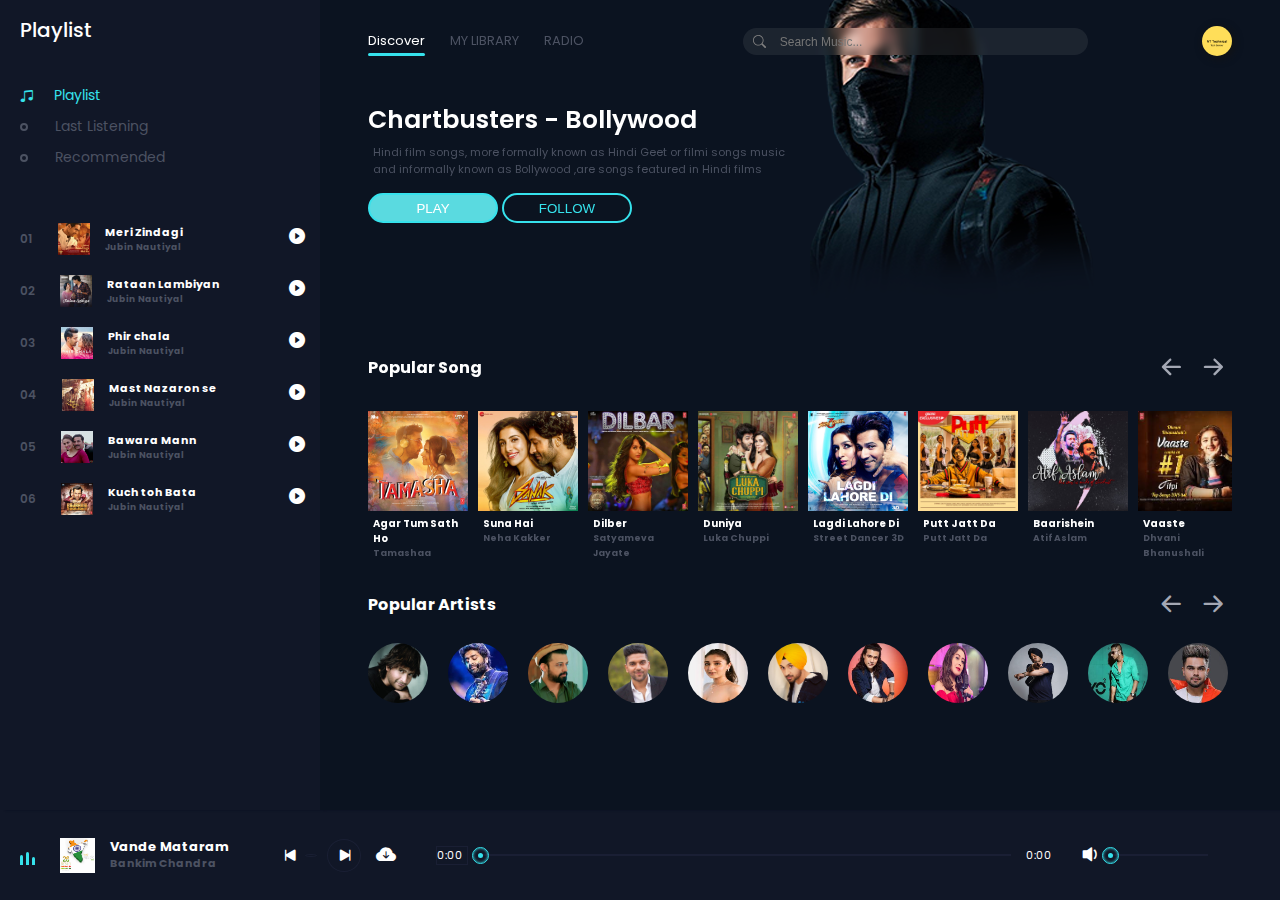
==== commit a31fd1e7: "commit1" ====
--- a/index.html
+++ b/index.html
@@ -82,7 +82,7 @@
         <div class="song_side">
             <nav>
                 <ul>
-                    <li>Discover <span></span></li>
+                    <li><a href="#" style="color: white; text-decoration: none;">Discover</a> <span></span></li>
                     <li>MY LIBRARY</li>
                     <li>RADIO</li>
                 </ul>
@@ -96,11 +96,12 @@
                 </div>
             </nav>
             <div class="content">
-                <h1>Top Chartbusters - Bollywood</h1>
+                <h1>Chartbusters - Bollywood</h1>
                 <p>
-                    You were the shadow to my light Did you feel us Another start You fade
+                    Hindi film songs, more formally known as Hindi Geet or filmi songs
+                    music
                     <br>
-                    Away afraid our aim is out of sight Wanna see us Alive
+                    and informally known as Bollywood ,are songs featured in Hindi films
                 </p>
                 <div class="buttons">
                     <button>PLAY</button>
@@ -223,7 +224,7 @@
                         <a href="kk.html"> <img src="img/kk.jpeg" alt="Alan Walker" title="KK"></a>
                     </li>
                     <li>
-                        <img src="img/arjit.jpg" alt="Arjit Singh" title="Arjit Singh">
+                        <a href="arijit.html"> <img src="img/arjit.jpg" alt="Arjit Singh" title="Arjit Singh"></a>
                     </li>
                     <li>
                         <img src="img/atif.jpeg" alt="Atif Aslam" title="Atif Aslam">
@@ -274,7 +275,7 @@
             <i class="bi bi-skip-end-fill" id="next"></i> -->
                 <!-- <i class="bi shuffle bi-music-note-beamed">next</i> -->
                 <i class="bi bi-skip-start-fill" id="back"></i>
-                <i class="bi bi-play-fill" id="masterPlay"></i>
+                <i class="bi bi-play-fill-fill" id="masterPlay"></i>
                 <i class="bi bi-skip-end-fill" id="next" accesskey="n"></i>
                 <a href="#" download id="download_music"><i class="bi bi-cloud-arrow-down-fill"></i></a>
             </div>
--- a/style.css
+++ b/style.css
@@ -359,6 +359,7 @@
      width: 100%;
      height: 300px;
      background: url('bg.png');
+     rotate: 360deg;
      z-index: -1;
  }
  header .song_side nav{
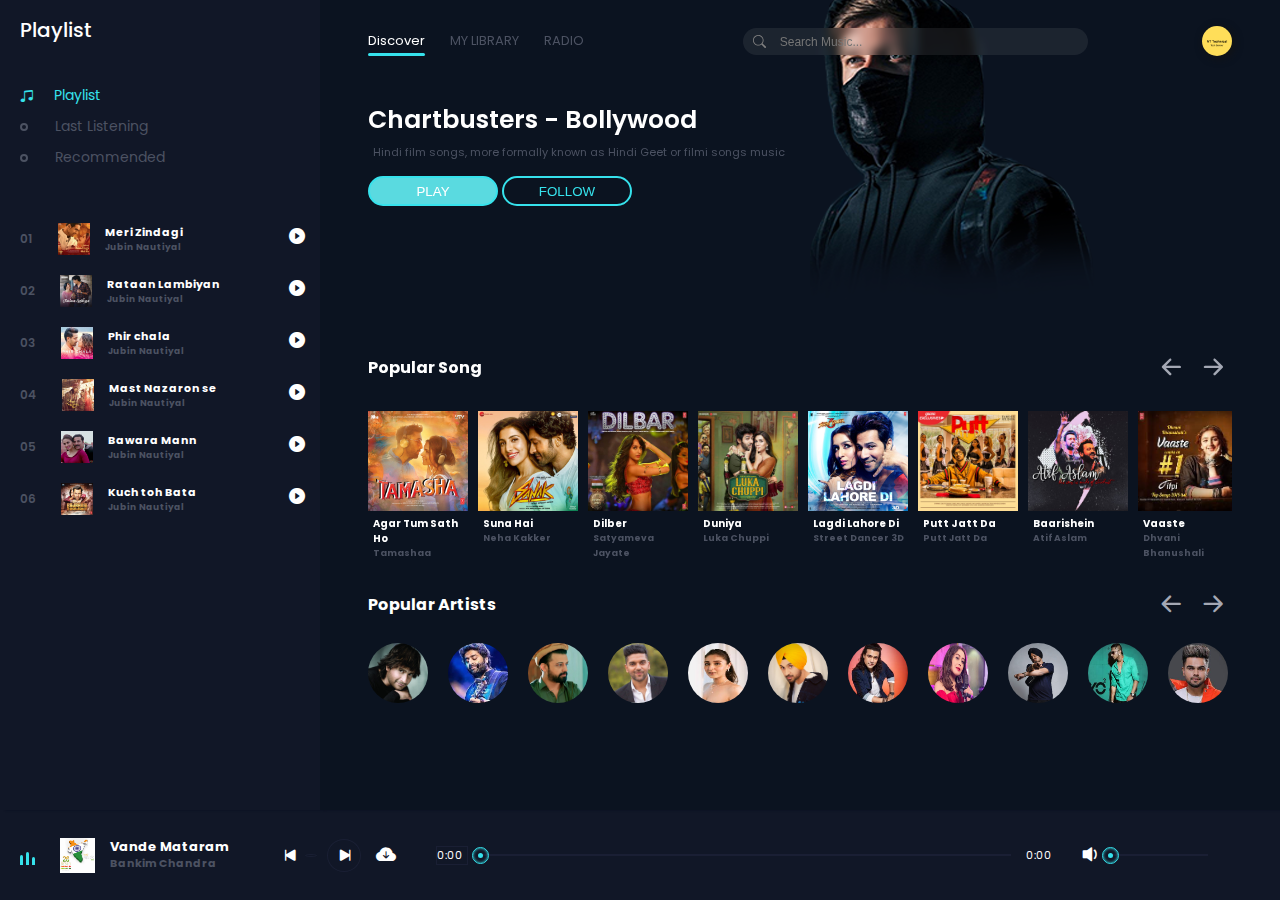
==== commit 357ac7e6: "change n home page" ====
--- a/index.html
+++ b/index.html
@@ -101,7 +101,7 @@
                     Hindi film songs, more formally known as Hindi Geet or filmi songs
                     music
                     <br>
-                    and informally known as Bollywood ,are songs featured in Hindi films
+                    <!-- and informally known as Bollywood ,are songs featured in Hindi films -->
                 </p>
                 <div class="buttons">
                     <button>PLAY</button>
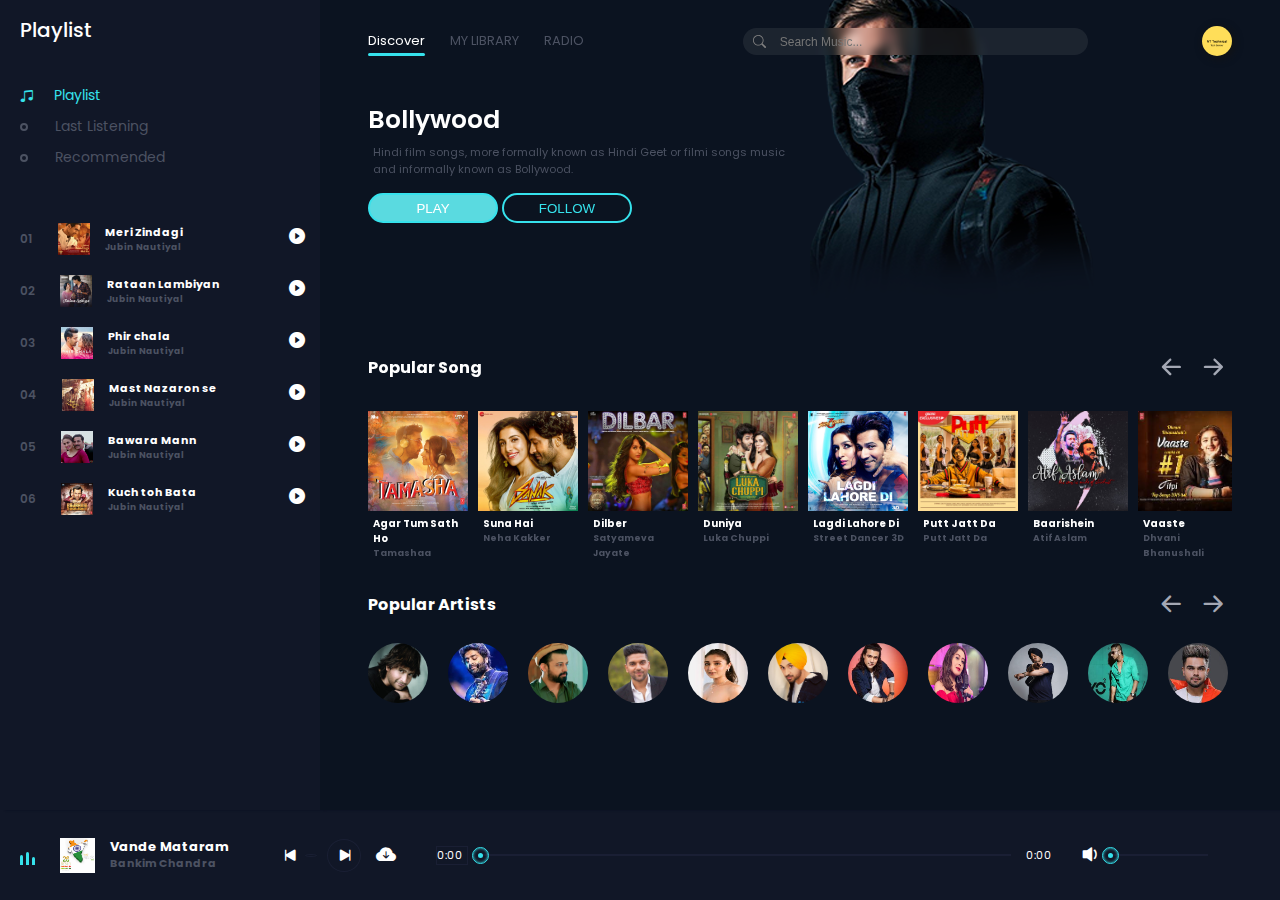
==== commit f8da8e94: "heading changed" ====
--- a/index.html
+++ b/index.html
@@ -96,12 +96,12 @@
                 </div>
             </nav>
             <div class="content">
-                <h1>Chartbusters - Bollywood</h1>
+                <h1>Bollywood</h1>
                 <p>
                     Hindi film songs, more formally known as Hindi Geet or filmi songs
                     music
                     <br>
-                    <!-- and informally known as Bollywood ,are songs featured in Hindi films -->
+                    and informally known as Bollywood.
                 </p>
                 <div class="buttons">
                     <button>PLAY</button>
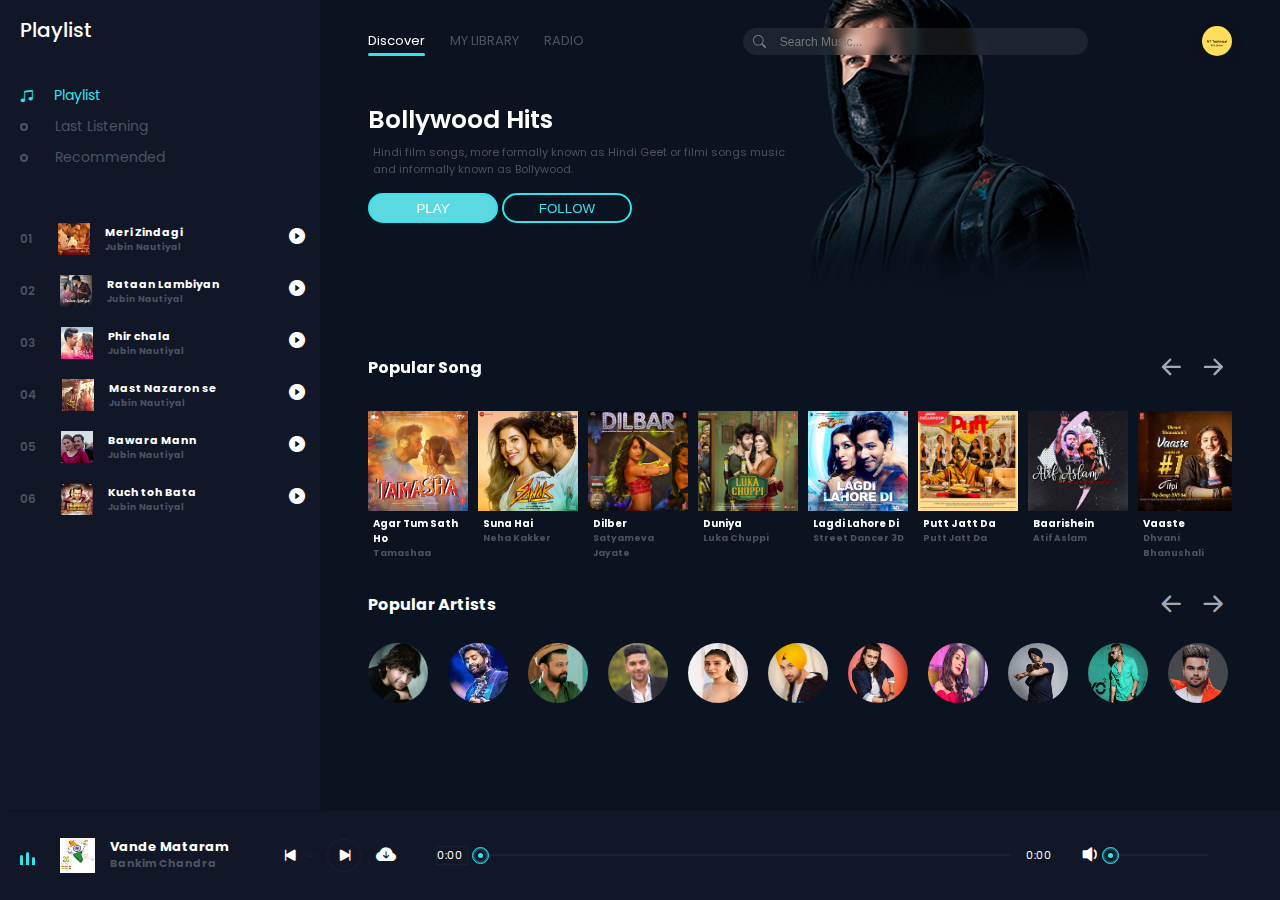
==== commit 570c62f6: "heading" ====
--- a/index.html
+++ b/index.html
@@ -96,7 +96,7 @@
                 </div>
             </nav>
             <div class="content">
-                <h1>Bollywood</h1>
+                <h1>Bollywood Hits</h1>
                 <p>
                     Hindi film songs, more formally known as Hindi Geet or filmi songs
                     music
